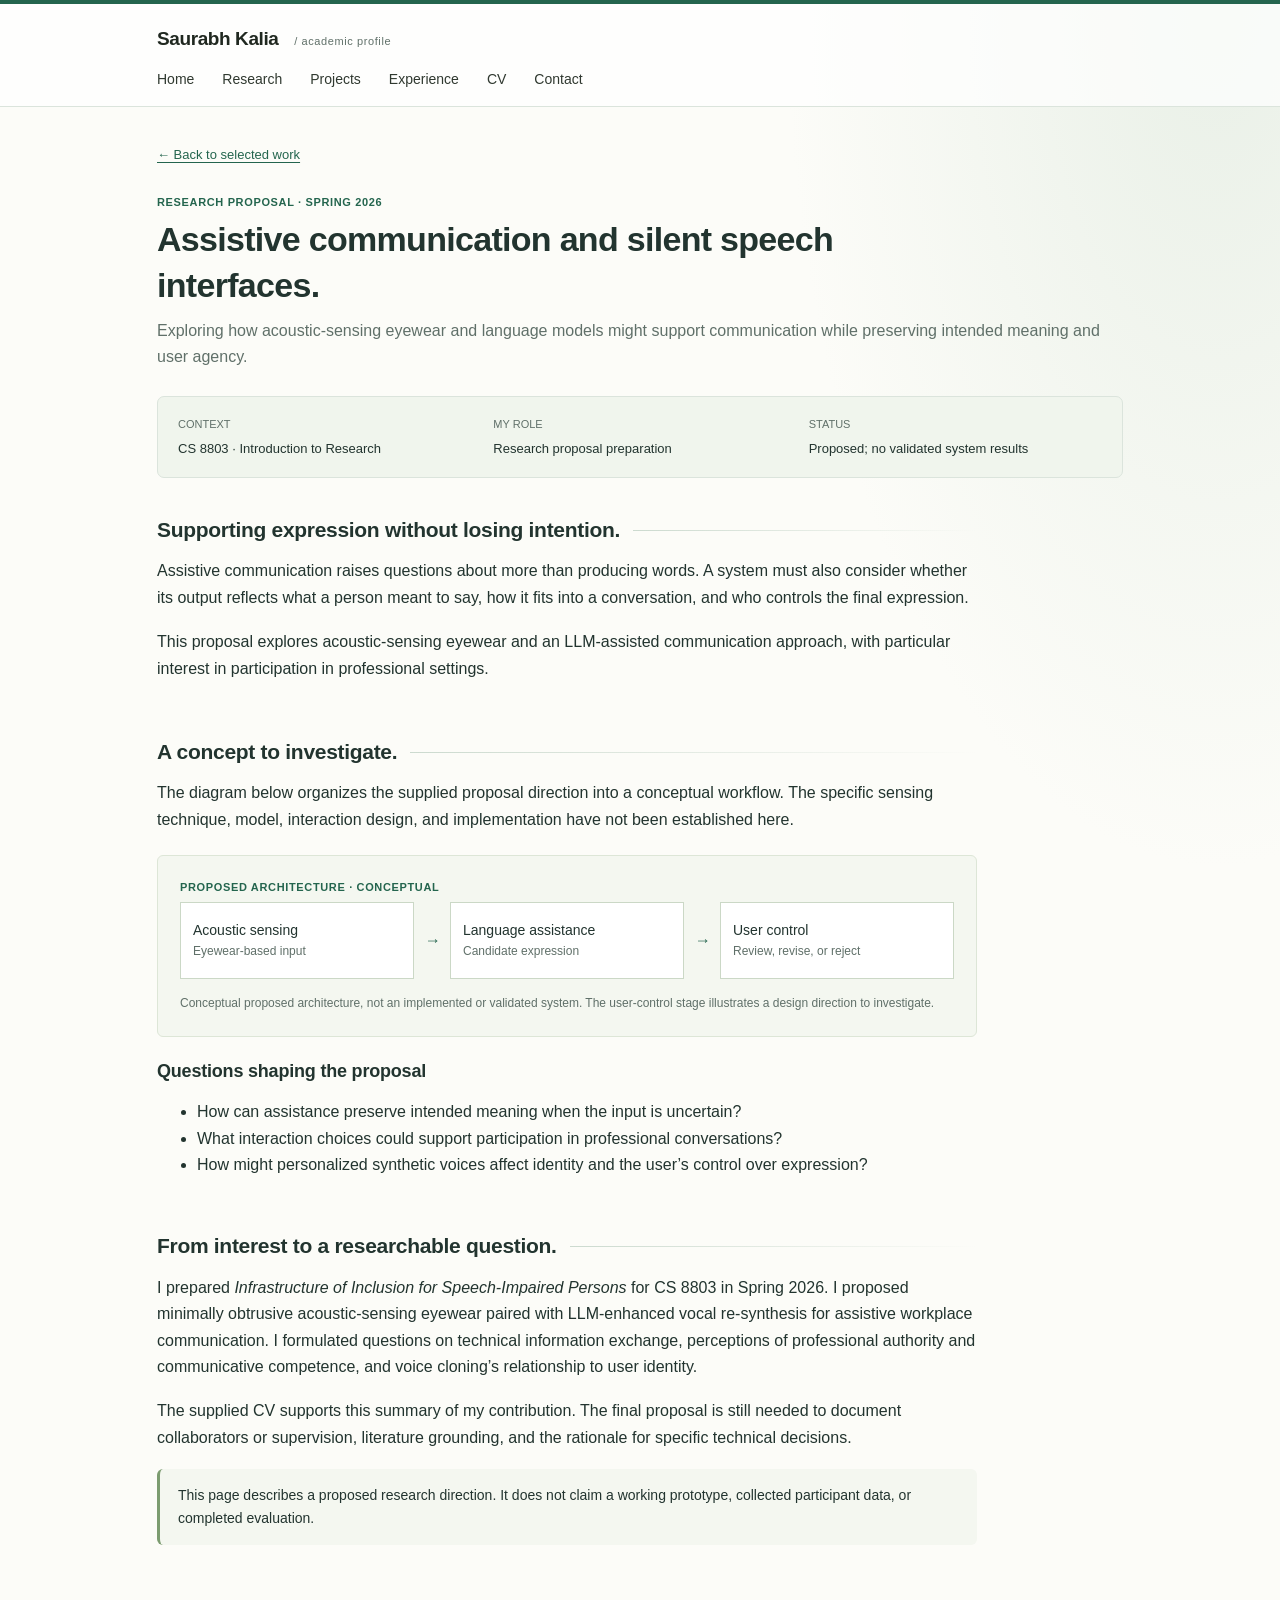
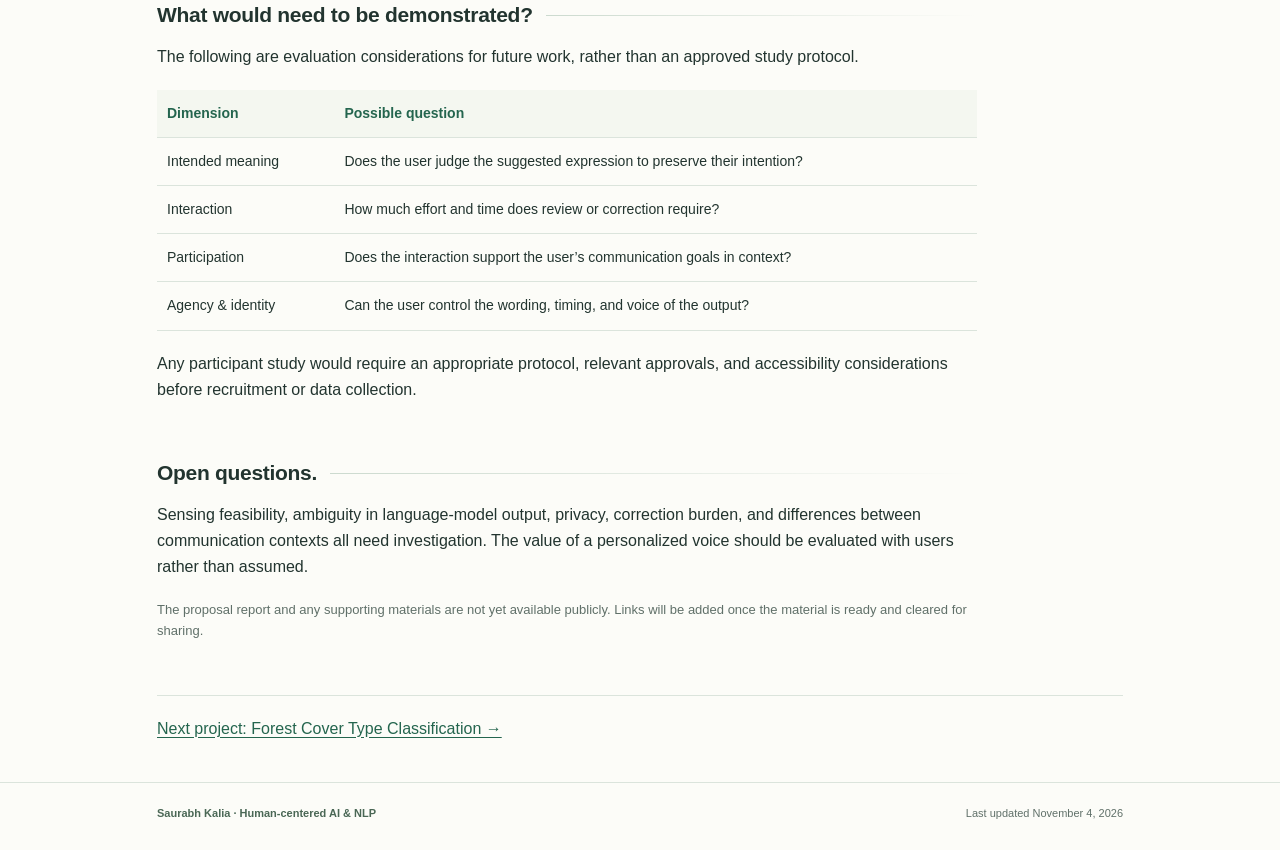
==== projects/assistive-communication.html @ fff69d36 "Add files via upload" ====
<!doctype html>
<html lang="en"><head><meta charset="utf-8"><meta name="viewport" content="width=device-width, initial-scale=1"><title>Assistive Communication Proposal | Saurabh Kalia</title><meta name="description" content="A proposed research direction in silent speech interfaces, language-model assistance, and user agency."><meta name="theme-color" content="#216855"><meta property="og:title" content="Assistive Communication Proposal | Saurabh Kalia"><meta property="og:description" content="A proposed research direction in silent speech interfaces, language-model assistance, and user agency."><link rel="canonical" href="https://saurabian.com/projects/assistive-communication.html"><meta property="og:url" content="https://saurabian.com/projects/assistive-communication.html"><meta property="og:type" content="website"><link rel="icon" href="../assets/favicon.svg" type="image/svg+xml"><link rel="stylesheet" href="../assets/academic.css"><script src="../assets/config.js" defer></script><script src="../assets/site.js" defer></script></head>
<body data-root="../"><a class="skip" href="#main">Skip to content</a><header><div class="shell header-inner"><a class="wordmark" href="../index.html">Saurabh Kalia</a><nav aria-label="Main navigation"><a href="../index.html#about">Home</a><a href="../index.html#research">Research</a><a href="../index.html#projects">Projects</a><a href="../index.html#experience">Experience</a><a href="../index.html#cv">CV</a><a href="../index.html#contact">Contact</a></nav></div></header><main id="main" class="shell"><div class="project-hero"><a class="breadcrumb" href="../index.html#projects">← Back to selected work</a><p class="label" style="margin-top:30px">Research proposal · Spring 2026</p><h1>Assistive communication and silent speech interfaces.</h1><p class="lead">Exploring how acoustic-sensing eyewear and language models might support communication while preserving intended meaning and user agency.</p><dl class="project-facts"><div><dt>Context</dt><dd>CS 8803 · Introduction to Research</dd></div><div><dt>My role</dt><dd>Research proposal preparation</dd></div><div><dt>Status</dt><dd>Proposed; no validated system results</dd></div></dl></div><section class="section"><div><div class="prose"><h2>Supporting expression without losing intention.</h2><p>Assistive communication raises questions about more than producing words. A system must also consider whether its output reflects what a person meant to say, how it fits into a conversation, and who controls the final expression.</p><p>This proposal explores acoustic-sensing eyewear and an LLM-assisted communication approach, with particular interest in participation in professional settings.</p></div></div></section><section class="section"><div><div class="prose"><h2>A concept to investigate.</h2><p>The diagram below organizes the supplied proposal direction into a conceptual workflow. The specific sensing technique, model, interaction design, and implementation have not been established here.</p><figure class="diagram"><div class="label">Proposed architecture · conceptual</div><div class="flow" role="img" aria-label="Proposed flow: acoustic-sensing eyewear to language-model assistance to user review and communication. The user would retain the ability to revise or reject output."><div class="flow-step">Acoustic sensing<small>Eyewear-based input</small></div><div class="flow-arrow" aria-hidden="true">↓</div><div class="flow-step">Language assistance<small>Candidate expression</small></div><div class="flow-arrow" aria-hidden="true">↓</div><div class="flow-step">User control<small>Review, revise, or reject</small></div></div><figcaption>Conceptual proposed architecture, not an implemented or validated system. The user-control stage illustrates a design direction to investigate.</figcaption></figure><h3>Questions shaping the proposal</h3><ul><li>How can assistance preserve intended meaning when the input is uncertain?</li><li>What interaction choices could support participation in professional conversations?</li><li>How might personalized synthetic voices affect identity and the user’s control over expression?</li></ul></div></div></section><section class="section"><div><div class="prose"><h2>From interest to a researchable question.</h2><p>I prepared <em>Infrastructure of Inclusion for Speech-Impaired Persons</em> for CS 8803 in Spring 2026. I proposed minimally obtrusive acoustic-sensing eyewear paired with LLM-enhanced vocal re-synthesis for assistive workplace communication. I formulated questions on technical information exchange, perceptions of professional authority and communicative competence, and voice cloning’s relationship to user identity.</p><p>The supplied CV supports this summary of my contribution. The final proposal is still needed to document collaborators or supervision, literature grounding, and the rationale for specific technical decisions.</p><div class="notice">This page describes a proposed research direction. It does not claim a working prototype, collected participant data, or completed evaluation.</div></div></div></section><section class="section"><div><div class="prose"><h2>What would need to be demonstrated?</h2><p>The following are evaluation considerations for future work, rather than an approved study protocol.</p><table class="research-table"><thead><tr><th scope="col">Dimension</th><th scope="col">Possible question</th></tr></thead><tbody><tr><td>Intended meaning</td><td>Does the user judge the suggested expression to preserve their intention?</td></tr><tr><td>Interaction</td><td>How much effort and time does review or correction require?</td></tr><tr><td>Participation</td><td>Does the interaction support the user’s communication goals in context?</td></tr><tr><td>Agency &amp; identity</td><td>Can the user control the wording, timing, and voice of the output?</td></tr></tbody></table><p>Any participant study would require an appropriate protocol, relevant approvals, and accessibility considerations before recruitment or data collection.</p></div></div></section><section class="section"><div><div class="prose"><h2>Open questions.</h2><p>Sensing feasibility, ambiguity in language-model output, privacy, correction burden, and differences between communication contexts all need investigation. The value of a personalized voice should be evaluated with users rather than assumed.</p><p class="meta">The proposal report and any supporting materials are not yet available publicly. Links will be added once the material is ready and cleared for sharing.</p></div></div></section><div class="next-page"><a href="forest-cover.html">Next project: Forest Cover Type Classification →</a></div></main><footer><div class="shell footer-inner"><span>Saurabh Kalia · Human-centered AI &amp; NLP</span><span>Last updated <span data-updated>November 4, 2026</span></span></div></footer></body></html>
---- assets/academic.css ----
:root{--ink:#242a26;--muted:#606760;--green:#2c613b;--line:#d6e1d6;--wash:#f1f6eb}
*{box-sizing:border-box}html{scroll-behavior:smooth;scroll-padding-top:20px}body{margin:0;background:#fff;color:var(--ink);font:16px/1.65 Arial,Helvetica,sans-serif}a{color:var(--green);text-underline-offset:3px}a:hover{color:#153c20}a:focus-visible{outline:3px solid #5b8354;outline-offset:5px}p{margin:0 0 18px}h1,h2,h3{line-height:1.35}h1{font-size:30px;margin:0 0 9px;font-weight:700}h2{font-size:21px;margin:30px 0 14px;padding-bottom:9px;border-bottom:1px solid var(--line)}h3{font-size:18px;margin:0 0 7px}strong{font-weight:600}.shell{max-width:1000px;padding:0 32px;margin:0 auto}header{border-bottom:1px solid #a9c7ad;padding:20px 0 0}.wordmark{display:inline-block;font-size:20px;font-weight:700;text-decoration:none;color:#202820;margin-bottom:14px}nav{display:flex;flex-wrap:wrap;gap:27px}nav a{font-size:16px;text-decoration:none;color:#303930;padding:0 0 12px;border-bottom:3px solid transparent}nav a.active{color:var(--green);border-color:var(--green);font-weight:600}nav a:hover{color:var(--green)}.profile{display:grid;grid-template-columns:142px 1fr;gap:30px;align-items:center;padding:32px 0 28px;border-bottom:1px solid var(--line)}.portrait-placeholder{height:168px;background:#f1f2ef;border:1px solid #dde2da;display:flex;flex-direction:column;justify-content:center;align-items:center;color:#7a8778}.portrait-placeholder span{font-size:40px;font-weight:400;letter-spacing:2px}.portrait-placeholder small{font-size:11px;color:#697667;margin-top:9px}.affiliation{line-height:1.6;margin:0;color:#424c42}.research-line{color:var(--green);margin:12px 0 0;font-size:15px}.quick-links{display:flex;flex-wrap:wrap;align-items:center;gap:26px;margin:22px 0 26px;padding:13px 18px;background:var(--wash);border:1px solid #dce8d0;border-radius:4px}.quick-links a{font-weight:600}.quick-links>span{color:#646c60;font-size:14px}.quick-links small{font-size:10px;text-transform:uppercase;margin-left:3px;color:#626b5b}.tab-panel{min-height:230px;padding:0 0 25px}.tab-panel>h2:first-child{margin-top:0}.education-list,.selected-list{padding:0;list-style:none}.education-list li,.selected-list li{margin:0 0 14px}.education-list span,.selected-list span{display:block;font-size:14px;color:var(--muted);margin-top:2px}.selected-list a{font-weight:600}.lead{color:var(--muted);font-size:16px}.meta{color:var(--muted);font-size:13px}.entry{padding:21px 0;border-bottom:1px solid #e0e6de}.entry:last-child{border:0}.entry p{margin:8px 0;font-size:15px}.entry .meta{font-size:13px}.label{font-size:11px;color:var(--green);font-weight:600;text-transform:uppercase;letter-spacing:.65px;margin-bottom:6px}.entry-bottom{display:flex;align-items:center;gap:16px;margin-top:12px}.text-link{font-size:14px}.tag{font-size:11px;color:#626e60;background:#f2f5ef;padding:3px 7px;border-radius:3px}.experience{padding:17px 0;border-bottom:1px solid #e0e6de}.experience p{font-size:15px;margin:8px 0}.experience h3{font-size:17px}.experience>div p{font-size:13px;color:var(--muted)}footer{border-top:1px solid var(--line);margin-top:20px;padding:21px 0 28px;font-size:12px;color:var(--muted)}.footer-inner{display:flex;justify-content:space-between;gap:14px}.contact-list>div{display:grid;grid-template-columns:100px 1fr;margin-bottom:14px}.contact-list dt{font-weight:600}.contact-list dd{margin:0;color:var(--muted)}.skip{position:absolute;left:20px;top:-100px;background:#fff;padding:10px;z-index:10}.skip:focus{top:8px}.visually-hidden{position:absolute;width:1px;height:1px;overflow:hidden;clip-path:inset(50%);white-space:nowrap}.project-hero{padding:30px 0 10px}.breadcrumb{font-size:13px}.project-hero .label{margin-top:25px!important}.project-hero h1{font-size:32px;max-width:800px}.project-facts{display:grid;grid-template-columns:repeat(3,1fr);gap:22px;padding:18px 0;border-top:1px solid var(--line);border-bottom:1px solid var(--line);margin:25px 0 0}.project-facts dt{color:var(--muted);font-size:11px;text-transform:uppercase}.project-facts dd{margin:5px 0 0;font-size:13px}.section{padding:10px 0}.section h2{margin-top:18px}.prose{max-width:820px}.notice{border-left:3px solid #7c9c70;background:#f4f7f0;padding:15px 18px;font-size:14px;margin:18px 0}.diagram{margin:22px 0;padding:22px;background:#f4f7f0;border:1px solid #dde6d7}.diagram figcaption{font-size:12px;color:var(--muted);margin-top:15px}.flow{display:grid;grid-template-columns:1fr 20px 1fr 20px 1fr;align-items:center;gap:8px}.flow-step{background:white;border:1px solid #cbd8c6;padding:16px 12px;font-size:14px}.flow-step small{display:block;color:var(--muted);font-size:12px}.flow-arrow{transform:rotate(-90deg);text-align:center;color:var(--green)}.research-table{width:100%;border-collapse:collapse;font-size:14px;margin:20px 0}.research-table th,.research-table td{padding:12px 10px;text-align:left;border-bottom:1px solid var(--line);vertical-align:top}.research-table th{color:var(--green);background:#f4f7f0}.next-page{margin:25px 0 40px;padding-top:20px;border-top:1px solid var(--line)}[hidden]{display:none!important}
@media(max-width:600px){.shell{padding:0 20px}header{padding-top:16px}nav{gap:18px;row-gap:0}nav a{font-size:14px;padding-bottom:9px;margin-bottom:5px}.profile{grid-template-columns:104px 1fr;gap:19px;padding:24px 0}.portrait-placeholder{height:142px}.portrait-placeholder span{font-size:30px}.portrait-placeholder small{font-size:9px}h1{font-size:25px}.affiliation{font-size:13px}.research-line{font-size:13px}.quick-links{gap:18px;padding:12px 14px;margin:18px 0 24px}body{font-size:15px}h2{font-size:20px}.entry-bottom{flex-wrap:wrap}.project-hero h1{font-size:27px}.project-facts{grid-template-columns:1fr;gap:12px}.flow{grid-template-columns:1fr}.flow-arrow{transform:none}.footer-inner{flex-direction:column;gap:4px}.diagram{padding:14px}.research-table td,.research-table th{padding:10px 6px}.contact-list>div{grid-template-columns:80px 1fr}}
@media(prefers-reduced-motion:reduce){html{scroll-behavior:auto}}
@media print{header,.quick-links,.next-page,.portrait-placeholder{display:none}.profile{display:block}.tab-panel[hidden]{display:block!important}.shell{max-width:none}body{font-size:11pt}.tab-panel{min-height:0}.entry,.experience{break-inside:avoid}footer{margin-top:10px}}

/* Visual refinement: warm paper, botanical color, and quiet technical motifs. */
:root{--ink:#22342f;--muted:#607069;--green:#24654e;--line:#dbe4dc;--wash:#edf4ea}
body{background:radial-gradient(ellipse at 95% 0%,#e9f0e7 0,transparent 430px),#fcfcf8;font-family:"Segoe UI",Arial,Helvetica,sans-serif;-webkit-font-smoothing:antialiased}
header{border-top:4px solid #24654e;border-bottom:1px solid var(--line);background:#ffffffb8;padding-top:19px}.wordmark{font-size:19px;letter-spacing:-.4px}.wordmark:after{content:" / academic profile";font-size:11px;letter-spacing:.6px;color:var(--muted);font-weight:400;margin-left:12px}nav{gap:28px}nav a{font-size:14px;transition:color .18s,border-color .18s}.shell{max-width:1030px}
.profile{margin-top:25px;padding:30px;grid-template-columns:155px 1fr;gap:32px;border:1px solid #dbe5dc;border-radius:12px;background:linear-gradient(115deg,#eef4e9,#f8faf5 62%,#f1f5ee);position:relative;overflow:hidden}.profile:after{content:"";position:absolute;right:-85px;top:-150px;width:320px;height:320px;border:1px solid #a6bba72e;border-radius:50%;box-shadow:0 0 0 25px #b5c8b516,0 0 0 50px #b5c8b511;pointer-events:none}.profile>div{position:relative;z-index:1}.profile h1{font-size:36px;letter-spacing:-1.1px;margin-bottom:9px}.name-dot{color:#a88142}.profile-kicker{font-size:10px;letter-spacing:1.5px;text-transform:uppercase;color:#426c57;margin-bottom:8px;font-weight:600}.affiliation{font-size:14px;line-height:1.7}.research-line{font-size:15px;font-weight:500;margin-top:13px;max-width:530px}
.portrait-placeholder{height:155px;border-radius:50%;background:#e1eadb;border:1px solid #b7c9b2;box-shadow:inset 0 0 0 7px #edf3e7,0 7px 18px #334c3410;position:relative;color:#3c664d}.portrait-placeholder span{font-family:Georgia,serif;font-size:46px;letter-spacing:-2px}.portrait-placeholder small{font-size:9px;color:#50684f;margin-top:2px}.orbit{position:absolute;inset:-9px;border:1px dashed #9db49670;border-radius:50%}
.quick-links{background:transparent;border:0;border-bottom:1px solid var(--line);border-radius:0;padding:0 0 19px;gap:24px;margin:22px 0 27px}.quick-links>a:first-child{background:var(--green);color:white;text-decoration:none;padding:8px 16px;border-radius:5px;font-size:13px;box-shadow:0 3px 8px #245b3617}.quick-links>a:first-child small{color:#e0eddd}.quick-links>a:first-child:hover{background:#194e39}.quick-links>span{font-size:13px}.quick-links small{font-size:9px}
h2{font-size:21px;letter-spacing:-.3px;border-bottom:0;padding-bottom:0;margin-top:34px;display:flex;align-items:center;gap:13px}h2:after{content:"";height:1px;flex:1;background:linear-gradient(90deg,#ccdacf,transparent)}h3{letter-spacing:-.2px}.tab-panel{animation:panel-in .25s ease-out}.tab-panel>p{max-width:870px}.education-list{border-left:2px solid #d7e2d3;padding-left:20px;margin-left:4px}.education-list li{position:relative;padding:1px 0 3px 4px;margin-bottom:16px}.education-list li:before{content:"";position:absolute;left:-26px;top:9px;width:8px;height:8px;background:#7a9976;border:2px solid #fcfcf8;border-radius:50%;box-sizing:content-box}.education-list strong{font-size:15px}.education-list span{font-size:13px}
.selected-list{display:grid;grid-template-columns:1fr 1fr;gap:20px;margin-top:19px}.selected-list li{margin:0;min-width:0}.project-card{display:block;height:100%;overflow:hidden;border:1px solid #d9e3d7;border-radius:9px;background:#fff;text-decoration:none;color:var(--ink);transition:transform .2s,box-shadow .2s,border-color .2s}.project-card:hover,.project-card:focus-visible{transform:translateY(-3px);box-shadow:0 8px 25px #24443412;border-color:#adc3a6;color:var(--ink)}.card-art{height:113px;position:relative;overflow:hidden;background:#edf4eb;color:#789c7b}.card-art svg{width:100%;height:100%;display:block;opacity:.72}.forest-art{background:#edf0e5;color:#85916b}.art-caption{position:absolute;left:17px;bottom:10px!important;font-size:9px!important;font-weight:600;text-transform:uppercase;letter-spacing:1.1px;color:#315c43!important;background:#f5f8f0e8;padding:3px 7px;border-radius:3px}.card-body{padding:19px 20px}.card-kind{font-size:10px!important;color:#59775e!important;margin:0 0 8px!important;text-transform:uppercase;letter-spacing:.5px}.card-body h3{font-size:18px;font-weight:600;line-height:1.35;max-width:310px}.card-body p{font-size:14px;line-height:1.6;font-weight:400;color:var(--muted);margin:10px 0 16px}.card-cta{font-size:12px!important;color:var(--green)!important;font-weight:600;display:flex!important;justify-content:space-between}.card-cta span{font-size:17px!important;color:var(--green)!important;line-height:1}
.entry{border:1px solid #dde5da;border-radius:8px;padding:23px;margin:17px 0;background:#ffffffb5}.entry:last-child{border:1px solid #dde5da}.entry h3{font-size:19px;font-weight:600}.tag{border:1px solid #d9e4d2;border-radius:20px;padding:3px 10px;font-size:10px}.experience{position:relative;padding-left:19px;border-left:2px solid #dbe5d7;margin-left:4px}.experience:before{content:"";position:absolute;left:-5px;top:24px;width:8px;height:8px;background:#7e9c76;border-radius:50%}.project-hero{padding-top:34px}.project-hero h1{font-size:34px;letter-spacing:-.7px}.project-facts{background:#f0f5ed;padding:18px 20px;border-radius:7px;border:1px solid var(--line)}.notice,.diagram{border-radius:6px}.next-page a{font-weight:500}footer{font-size:11px;margin-top:27px}.footer-inner>span:first-child{font-weight:600;color:#4a6755}
@keyframes panel-in{from{opacity:.5;transform:translateY(4px)}to{opacity:1;transform:translateY(0)}}
@media(max-width:600px){.wordmark:after{font-size:9px;margin-left:9px}nav{gap:18px}.profile{margin-top:19px;padding:22px 18px;grid-template-columns:90px 1fr;gap:22px;border-radius:9px}.portrait-placeholder{height:90px}.portrait-placeholder span{font-size:31px}.portrait-placeholder small{font-size:7px}.orbit{inset:-6px}.profile h1{font-size:27px;letter-spacing:-.6px}.profile-kicker{font-size:8px;line-height:1.6;letter-spacing:.7px}.affiliation{font-size:12px}.research-line{font-size:12px;line-height:1.6;margin-top:10px}.quick-links{gap:16px;margin-top:18px}.quick-links>span{font-size:11px}.selected-list{grid-template-columns:1fr;gap:16px}.card-art{height:95px}.card-body{padding:17px 18px}.entry{padding:19px}.project-hero h1{font-size:28px}}
@media(max-width:360px){.profile{grid-template-columns:1fr}.portrait-placeholder{width:90px}.profile h1{font-size:28px}}
@media(prefers-reduced-motion:reduce){.tab-panel{animation:none}nav a,.project-card{transition:none}.project-card:hover,.project-card:focus-visible{transform:none}}
@media print{body{background:white}.profile{background:white;padding:0;border:0}.profile:after{display:none}.profile h1{font-size:27pt}.selected-list{display:block}.project-card{border:0}.card-art{display:none}.entry{background:white;border:0}.profile-kicker{display:none}.tab-panel{animation:none}}
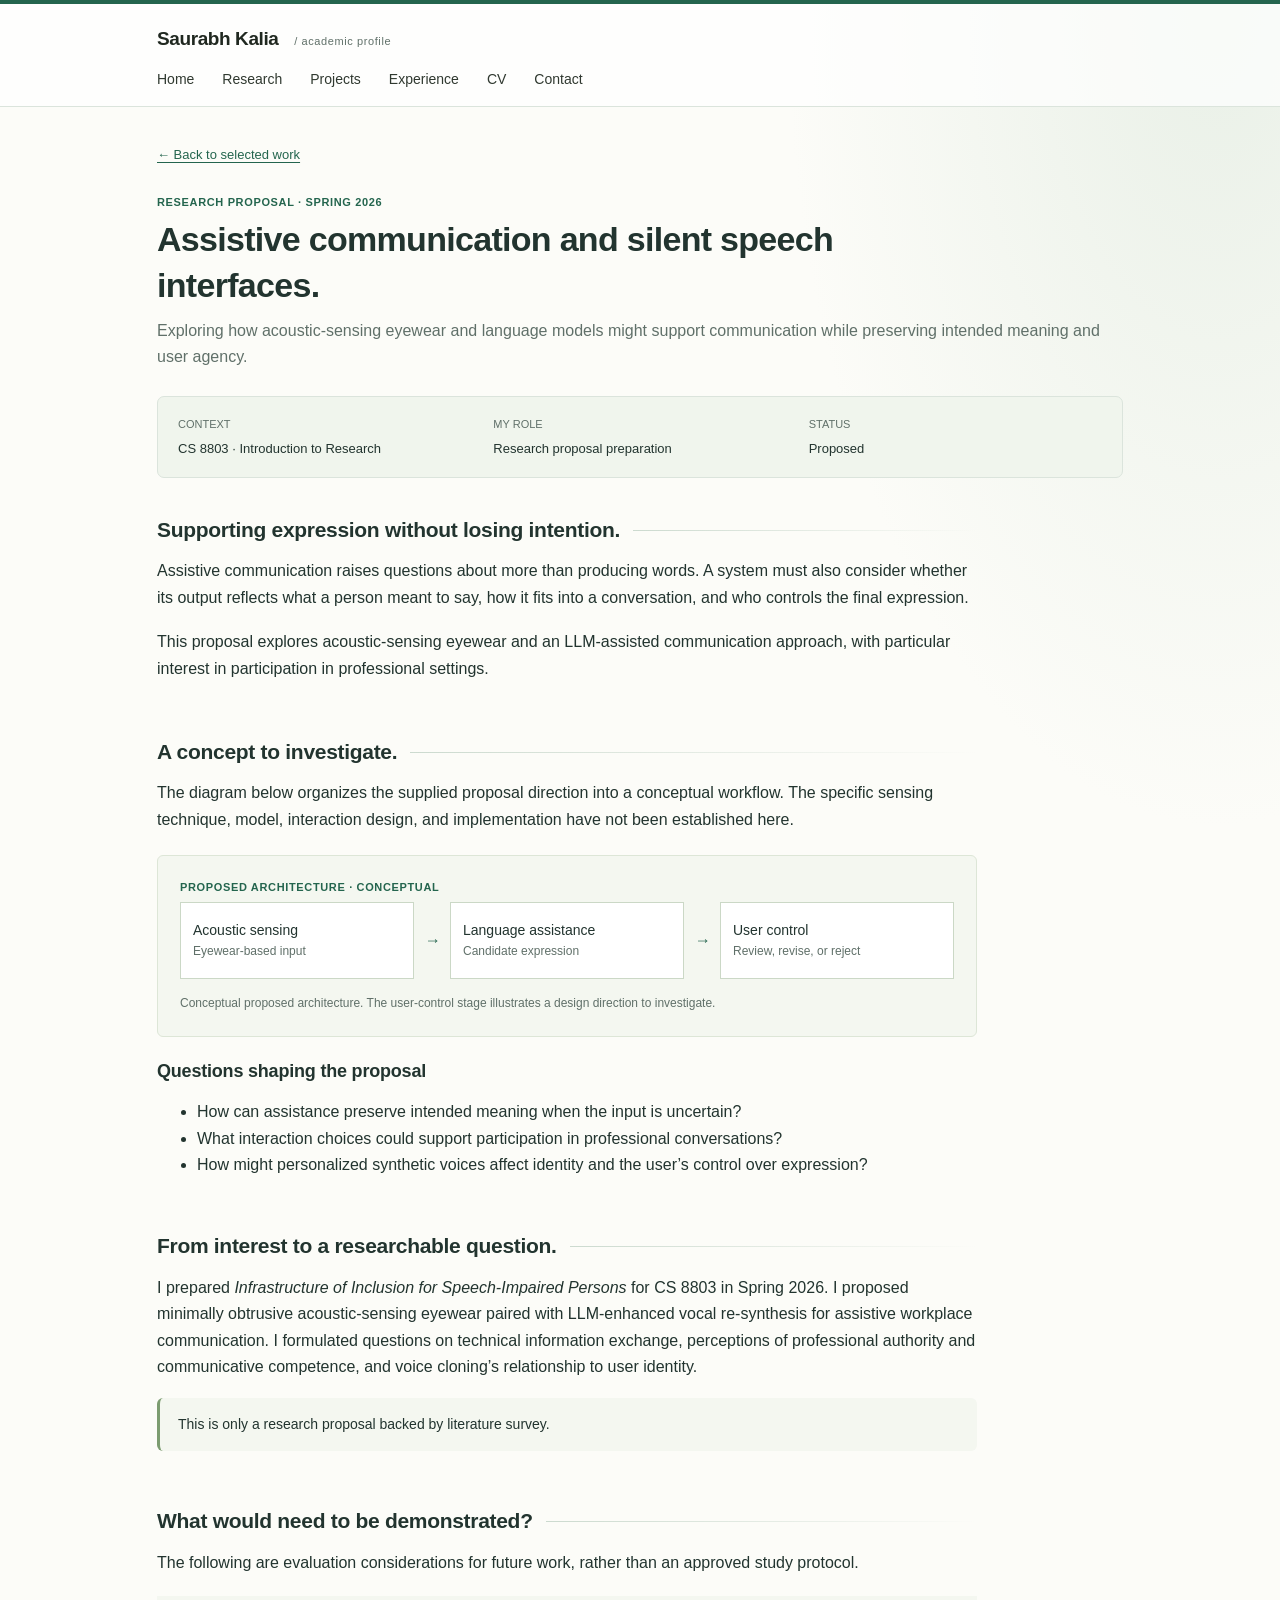
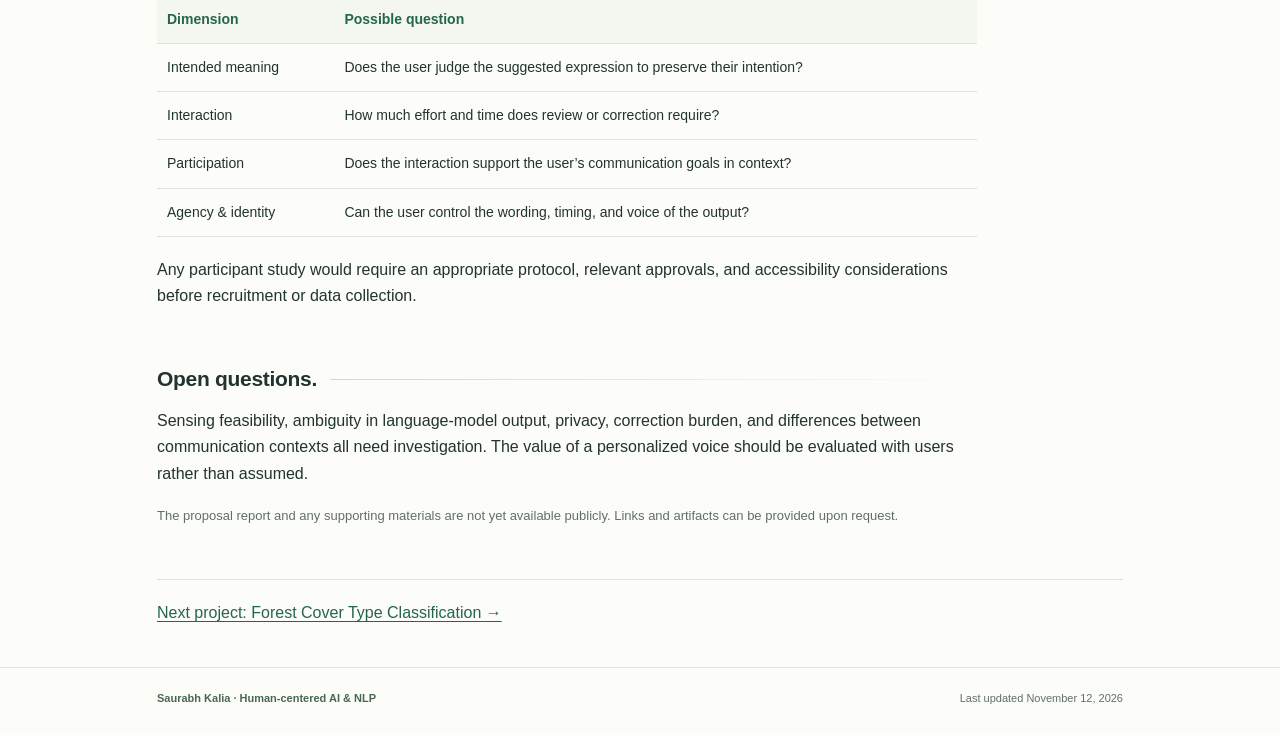
==== commit 5685691a: "Website changes 11/13 v2" ====
--- a/projects/assistive-communication.html
+++ b/projects/assistive-communication.html
@@ -1,3 +1,3 @@
 <!doctype html>
-<html lang="en"><head><meta charset="utf-8"><meta name="viewport" content="width=device-width, initial-scale=1"><title>Assistive Communication Proposal | Saurabh Kalia</title><meta name="description" content="A proposed research direction in silent speech interfaces, language-model assistance, and user agency."><meta name="theme-color" content="#216855"><meta property="og:title" content="Assistive Communication Proposal | Saurabh Kalia"><meta property="og:description" content="A proposed research direction in silent speech interfaces, language-model assistance, and user agency."><link rel="canonical" href="https://saurabian.com/projects/assistive-communication.html"><meta property="og:url" content="https://saurabian.com/projects/assistive-communication.html"><meta property="og:type" content="website"><link rel="icon" href="../assets/favicon.svg" type="image/svg+xml"><link rel="stylesheet" href="../assets/academic.css"><script src="../assets/config.js" defer></script><script src="../assets/site.js" defer></script></head>
-<body data-root="../"><a class="skip" href="#main">Skip to content</a><header><div class="shell header-inner"><a class="wordmark" href="../index.html">Saurabh Kalia</a><nav aria-label="Main navigation"><a href="../index.html#about">Home</a><a href="../index.html#research">Research</a><a href="../index.html#projects">Projects</a><a href="../index.html#experience">Experience</a><a href="../index.html#cv">CV</a><a href="../index.html#contact">Contact</a></nav></div></header><main id="main" class="shell"><div class="project-hero"><a class="breadcrumb" href="../index.html#projects">← Back to selected work</a><p class="label" style="margin-top:30px">Research proposal · Spring 2026</p><h1>Assistive communication and silent speech interfaces.</h1><p class="lead">Exploring how acoustic-sensing eyewear and language models might support communication while preserving intended meaning and user agency.</p><dl class="project-facts"><div><dt>Context</dt><dd>CS 8803 · Introduction to Research</dd></div><div><dt>My role</dt><dd>Research proposal preparation</dd></div><div><dt>Status</dt><dd>Proposed; no validated system results</dd></div></dl></div><section class="section"><div><div class="prose"><h2>Supporting expression without losing intention.</h2><p>Assistive communication raises questions about more than producing words. A system must also consider whether its output reflects what a person meant to say, how it fits into a conversation, and who controls the final expression.</p><p>This proposal explores acoustic-sensing eyewear and an LLM-assisted communication approach, with particular interest in participation in professional settings.</p></div></div></section><section class="section"><div><div class="prose"><h2>A concept to investigate.</h2><p>The diagram below organizes the supplied proposal direction into a conceptual workflow. The specific sensing technique, model, interaction design, and implementation have not been established here.</p><figure class="diagram"><div class="label">Proposed architecture · conceptual</div><div class="flow" role="img" aria-label="Proposed flow: acoustic-sensing eyewear to language-model assistance to user review and communication. The user would retain the ability to revise or reject output."><div class="flow-step">Acoustic sensing<small>Eyewear-based input</small></div><div class="flow-arrow" aria-hidden="true">↓</div><div class="flow-step">Language assistance<small>Candidate expression</small></div><div class="flow-arrow" aria-hidden="true">↓</div><div class="flow-step">User control<small>Review, revise, or reject</small></div></div><figcaption>Conceptual proposed architecture, not an implemented or validated system. The user-control stage illustrates a design direction to investigate.</figcaption></figure><h3>Questions shaping the proposal</h3><ul><li>How can assistance preserve intended meaning when the input is uncertain?</li><li>What interaction choices could support participation in professional conversations?</li><li>How might personalized synthetic voices affect identity and the user’s control over expression?</li></ul></div></div></section><section class="section"><div><div class="prose"><h2>From interest to a researchable question.</h2><p>I prepared <em>Infrastructure of Inclusion for Speech-Impaired Persons</em> for CS 8803 in Spring 2026. I proposed minimally obtrusive acoustic-sensing eyewear paired with LLM-enhanced vocal re-synthesis for assistive workplace communication. I formulated questions on technical information exchange, perceptions of professional authority and communicative competence, and voice cloning’s relationship to user identity.</p><p>The supplied CV supports this summary of my contribution. The final proposal is still needed to document collaborators or supervision, literature grounding, and the rationale for specific technical decisions.</p><div class="notice">This page describes a proposed research direction. It does not claim a working prototype, collected participant data, or completed evaluation.</div></div></div></section><section class="section"><div><div class="prose"><h2>What would need to be demonstrated?</h2><p>The following are evaluation considerations for future work, rather than an approved study protocol.</p><table class="research-table"><thead><tr><th scope="col">Dimension</th><th scope="col">Possible question</th></tr></thead><tbody><tr><td>Intended meaning</td><td>Does the user judge the suggested expression to preserve their intention?</td></tr><tr><td>Interaction</td><td>How much effort and time does review or correction require?</td></tr><tr><td>Participation</td><td>Does the interaction support the user’s communication goals in context?</td></tr><tr><td>Agency &amp; identity</td><td>Can the user control the wording, timing, and voice of the output?</td></tr></tbody></table><p>Any participant study would require an appropriate protocol, relevant approvals, and accessibility considerations before recruitment or data collection.</p></div></div></section><section class="section"><div><div class="prose"><h2>Open questions.</h2><p>Sensing feasibility, ambiguity in language-model output, privacy, correction burden, and differences between communication contexts all need investigation. The value of a personalized voice should be evaluated with users rather than assumed.</p><p class="meta">The proposal report and any supporting materials are not yet available publicly. Links will be added once the material is ready and cleared for sharing.</p></div></div></section><div class="next-page"><a href="forest-cover.html">Next project: Forest Cover Type Classification →</a></div></main><footer><div class="shell footer-inner"><span>Saurabh Kalia · Human-centered AI &amp; NLP</span><span>Last updated <span data-updated>November 4, 2026</span></span></div></footer></body></html>+<html lang="en"><head><meta charset="utf-8"><meta name="viewport" content="width=device-width, initial-scale=1"><title>Assistive Communication Proposal | Saurabh Kalia</title><meta name="description" content="A proposed research direction in silent speech interfaces, language-model assistance, and user agency."><meta name="theme-color" content="#216855"><meta property="og:title" content="Assistive Communication Proposal | Saurabh Kalia"><meta property="og:description" content="A proposed research direction in silent speech interfaces, language-model assistance, and user agency."><meta property="og:type" content="website"><link rel="icon" href="../assets/favicon.svg" type="image/svg+xml"><link rel="stylesheet" href="../assets/academic.css"><script src="../assets/config.js" defer></script><script src="../assets/site.js" defer></script></head>
+<body data-root="../"><a class="skip" href="#main">Skip to content</a><header><div class="shell header-inner"><a class="wordmark" href="../index.html">Saurabh Kalia</a><nav aria-label="Main navigation"><a href="../index.html#about">Home</a><a href="../index.html#research">Research</a><a href="../index.html#projects">Projects</a><a href="../index.html#experience">Experience</a><a href="../index.html#cv">CV</a><a href="../index.html#contact">Contact</a></nav></div></header><main id="main" class="shell"><div class="project-hero"><a class="breadcrumb" href="../index.html#projects">← Back to selected work</a><p class="label" style="margin-top:30px">Research proposal · Spring 2026</p><h1>Assistive communication and silent speech interfaces.</h1><p class="lead">Exploring how acoustic-sensing eyewear and language models might support communication while preserving intended meaning and user agency.</p><dl class="project-facts"><div><dt>Context</dt><dd>CS 8803 · Introduction to Research</dd></div><div><dt>My role</dt><dd>Research proposal preparation</dd></div><div><dt>Status</dt><dd>Proposed</dd></div></dl></div><section class="section"><div><div class="prose"><h2>Supporting expression without losing intention.</h2><p>Assistive communication raises questions about more than producing words. A system must also consider whether its output reflects what a person meant to say, how it fits into a conversation, and who controls the final expression.</p><p>This proposal explores acoustic-sensing eyewear and an LLM-assisted communication approach, with particular interest in participation in professional settings.</p></div></div></section><section class="section"><div><div class="prose"><h2>A concept to investigate.</h2><p>The diagram below organizes the supplied proposal direction into a conceptual workflow. The specific sensing technique, model, interaction design, and implementation have not been established here.</p><figure class="diagram"><div class="label">Proposed architecture · conceptual</div><div class="flow" role="img" aria-label="Proposed flow: acoustic-sensing eyewear to language-model assistance to user review and communication. The user would retain the ability to revise or reject output."><div class="flow-step">Acoustic sensing<small>Eyewear-based input</small></div><div class="flow-arrow" aria-hidden="true">↓</div><div class="flow-step">Language assistance<small>Candidate expression</small></div><div class="flow-arrow" aria-hidden="true">↓</div><div class="flow-step">User control<small>Review, revise, or reject</small></div></div><figcaption>Conceptual proposed architecture. The user-control stage illustrates a design direction to investigate.</figcaption></figure><h3>Questions shaping the proposal</h3><ul><li>How can assistance preserve intended meaning when the input is uncertain?</li><li>What interaction choices could support participation in professional conversations?</li><li>How might personalized synthetic voices affect identity and the user’s control over expression?</li></ul></div></div></section><section class="section"><div><div class="prose"><h2>From interest to a researchable question.</h2><p>I prepared <em>Infrastructure of Inclusion for Speech-Impaired Persons</em> for CS 8803 in Spring 2026. I proposed minimally obtrusive acoustic-sensing eyewear paired with LLM-enhanced vocal re-synthesis for assistive workplace communication. I formulated questions on technical information exchange, perceptions of professional authority and communicative competence, and voice cloning’s relationship to user identity.</p><div class="notice">This is only a research proposal backed by literature survey.</div></div></div></section><section class="section"><div><div class="prose"><h2>What would need to be demonstrated?</h2><p>The following are evaluation considerations for future work, rather than an approved study protocol.</p><table class="research-table"><thead><tr><th scope="col">Dimension</th><th scope="col">Possible question</th></tr></thead><tbody><tr><td>Intended meaning</td><td>Does the user judge the suggested expression to preserve their intention?</td></tr><tr><td>Interaction</td><td>How much effort and time does review or correction require?</td></tr><tr><td>Participation</td><td>Does the interaction support the user’s communication goals in context?</td></tr><tr><td>Agency &amp; identity</td><td>Can the user control the wording, timing, and voice of the output?</td></tr></tbody></table><p>Any participant study would require an appropriate protocol, relevant approvals, and accessibility considerations before recruitment or data collection.</p></div></div></section><section class="section"><div><div class="prose"><h2>Open questions.</h2><p>Sensing feasibility, ambiguity in language-model output, privacy, correction burden, and differences between communication contexts all need investigation. The value of a personalized voice should be evaluated with users rather than assumed.</p><p class="meta">The proposal report and any supporting materials are not yet available publicly. Links and artifacts can be provided upon request.</p></div></div></section><div class="next-page"><a href="forest-cover.html">Next project: Forest Cover Type Classification →</a></div></main><footer><div class="shell footer-inner"><span>Saurabh Kalia · Human-centered AI &amp; NLP</span><span>Last updated <span data-updated>November 4, 2026</span></span></div></footer></body></html>
--- a/assets/academic.css
+++ b/assets/academic.css
@@ -18,4 +18,14 @@
 @media(max-width:600px){.wordmark:after{font-size:9px;margin-left:9px}nav{gap:18px}.profile{margin-top:19px;padding:22px 18px;grid-template-columns:90px 1fr;gap:22px;border-radius:9px}.portrait-placeholder{height:90px}.portrait-placeholder span{font-size:31px}.portrait-placeholder small{font-size:7px}.orbit{inset:-6px}.profile h1{font-size:27px;letter-spacing:-.6px}.profile-kicker{font-size:8px;line-height:1.6;letter-spacing:.7px}.affiliation{font-size:12px}.research-line{font-size:12px;line-height:1.6;margin-top:10px}.quick-links{gap:16px;margin-top:18px}.quick-links>span{font-size:11px}.selected-list{grid-template-columns:1fr;gap:16px}.card-art{height:95px}.card-body{padding:17px 18px}.entry{padding:19px}.project-hero h1{font-size:28px}}
 @media(max-width:360px){.profile{grid-template-columns:1fr}.portrait-placeholder{width:90px}.profile h1{font-size:28px}}
 @media(prefers-reduced-motion:reduce){.tab-panel{animation:none}nav a,.project-card{transition:none}.project-card:hover,.project-card:focus-visible{transform:none}}
-@media print{body{background:white}.profile{background:white;padding:0;border:0}.profile:after{display:none}.profile h1{font-size:27pt}.selected-list{display:block}.project-card{border:0}.card-art{display:none}.entry{background:white;border:0}.profile-kicker{display:none}.tab-panel{animation:none}}
+@media print{body{background:white}.profile{background:white;padding:0;border:0}.profile:after{display:none}.profile h1{font-size:27pt}.selected-list{display:block}.project-card{border:0}.card-art{display:none}.entry{background:white;border:0}.profile-kicker{display:none}.tab-panel{animation:none}}
+.profile-photo {
+  display: block;
+  width: 100%;
+  max-width: 155px;
+  height: auto;
+  aspect-ratio: 1;
+  object-fit: cover;
+  border: 1px solid #b7c9b2;
+  border-radius: 50%;
+}
